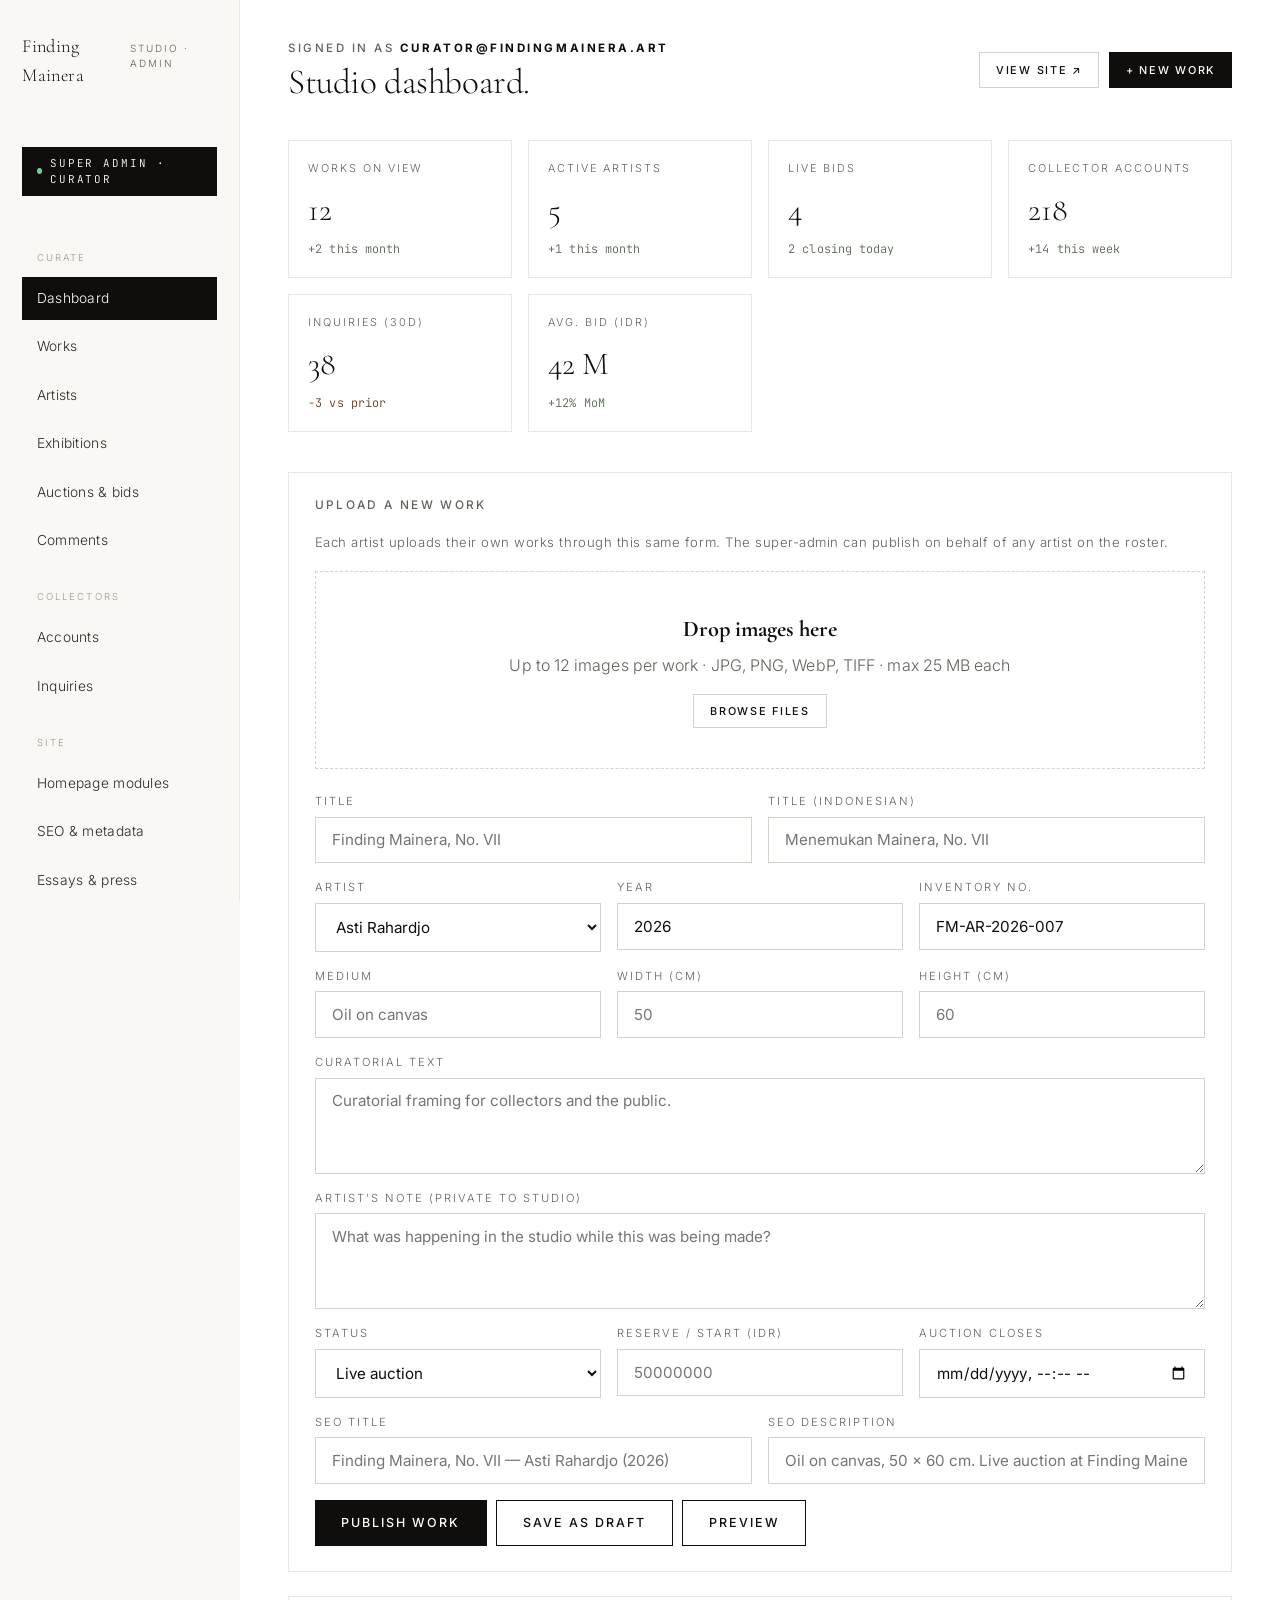
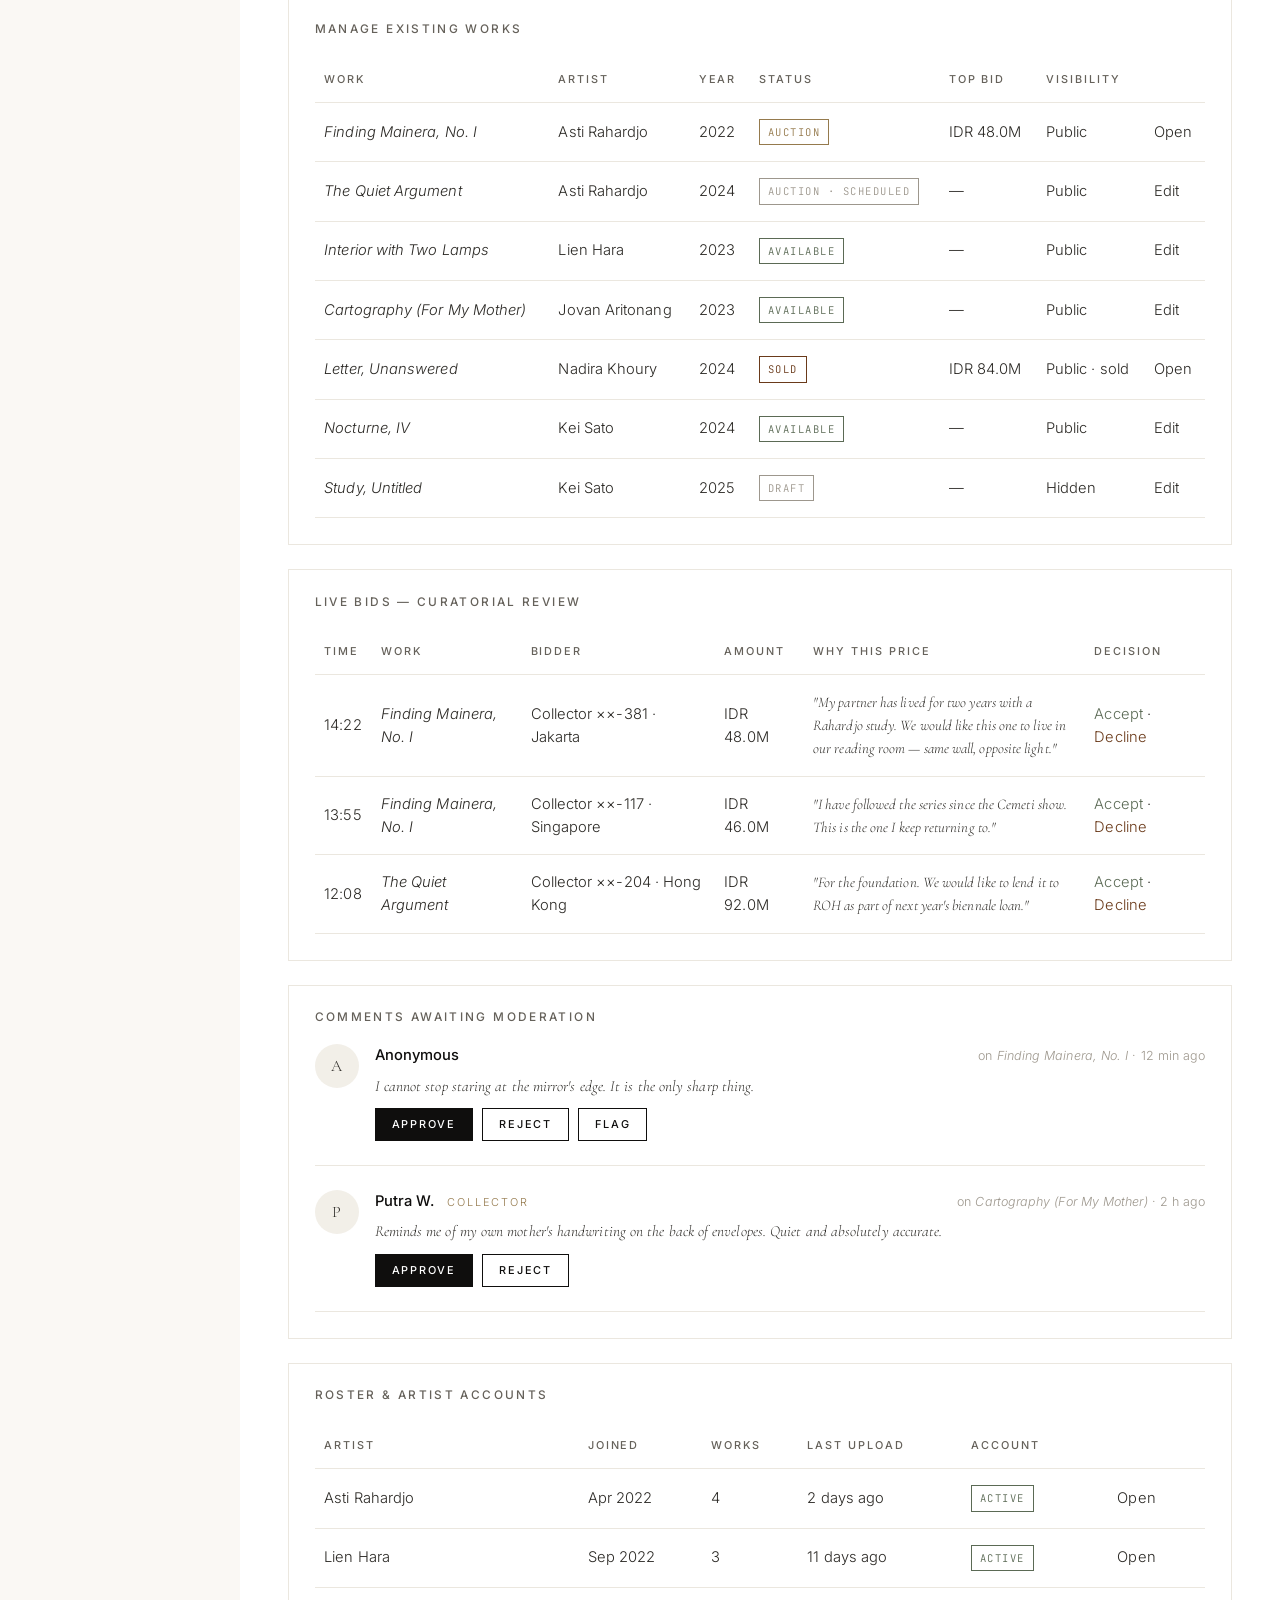
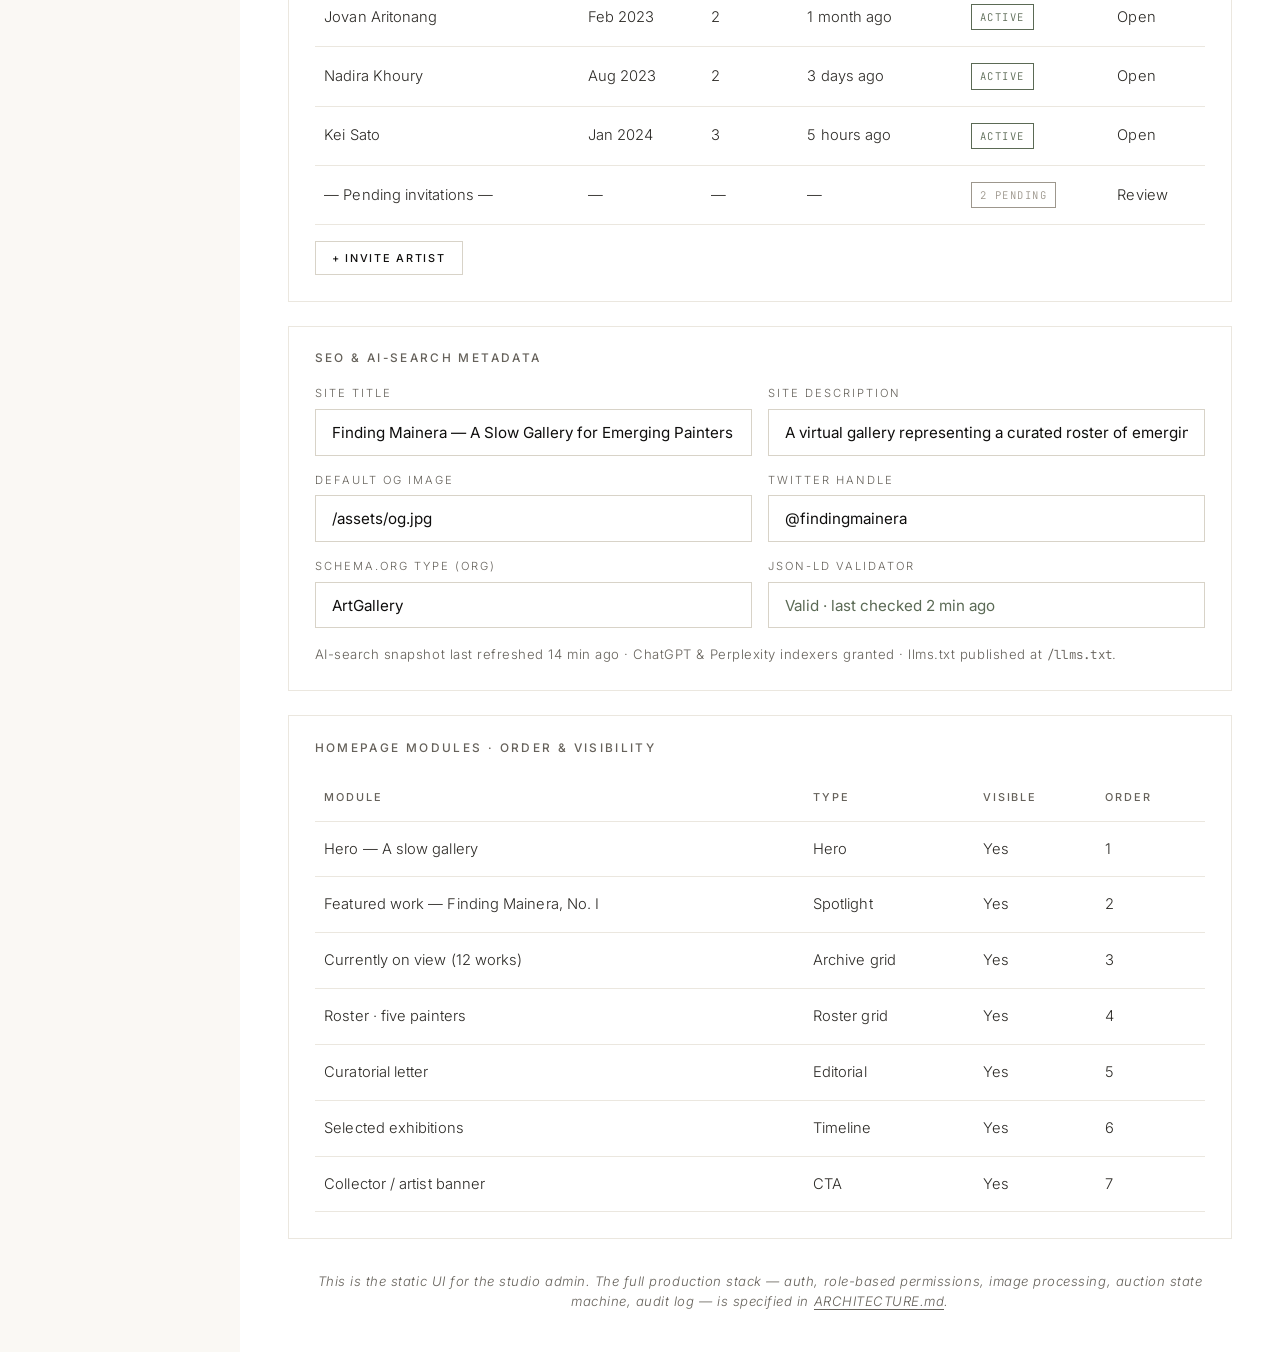
==== admin.html @ 0046c89b "Build Finding Mainera virtual gallery prototype A production-grade static prototype for Finding Main" ====
<!doctype html>
<html lang="en" dir="ltr">
<head>
<meta charset="utf-8">
<meta name="viewport" content="width=device-width, initial-scale=1">
<title>Studio Admin — Finding Mainera</title>
<meta name="description" content="Studio administration for Finding Mainera Gallery. Super-admin and per-artist portal for managing artworks, exhibitions, bids, comments, collectors and SEO metadata.">
<meta name="robots" content="noindex,nofollow">
<link rel="preconnect" href="https://fonts.googleapis.com">
<link rel="preconnect" href="https://fonts.gstatic.com" crossorigin>
<link rel="stylesheet" href="https://fonts.googleapis.com/css2?family=Cormorant+Garamond:ital,wght@0,300;0,400;0,500;1,300;1,400&family=Inter:wght@300;400;500;600&family=JetBrains+Mono:wght@400;500&display=swap">
<link rel="stylesheet" href="./css/gallery.css">
<link rel="icon" type="image/svg+xml" href="data:image/svg+xml;utf8,%3Csvg xmlns='http://www.w3.org/2000/svg' viewBox='0 0 32 32'%3E%3Crect width='32' height='32' fill='%23fff'/%3E%3Ctext x='50%25' y='62%25' text-anchor='middle' font-family='Georgia,serif' font-size='22' fill='%230f0e0d'%3EFM%3C/text%3E%3C/svg%3E">

<style>
  body { background: var(--paper); }
  .upload {
    border: 1px dashed var(--line-2);
    background: var(--canvas);
    padding: 2.5rem;
    text-align: center;
    color: var(--ink-3);
    margin-bottom: 1.5rem;
  }
  .upload strong { color: var(--ink); display: block; font-family: var(--serif); font-size: 1.4rem; margin-bottom: 0.4rem; }
  .grid-2 { display: grid; grid-template-columns: 1fr 1fr; gap: 1rem; }
  .grid-3 { display: grid; grid-template-columns: 1fr 1fr 1fr; gap: 1rem; }
  @media (max-width: 720px) { .grid-2, .grid-3 { grid-template-columns: 1fr; } }
  .card {
    background: var(--canvas);
    border: 1px solid var(--line);
    padding: 1.6rem;
    margin-bottom: 1.5rem;
  }
  .card h3 {
    font-family: var(--sans);
    font-size: 0.74rem;
    letter-spacing: 0.2em;
    text-transform: uppercase;
    color: var(--ink-3);
    font-weight: 500;
    margin-bottom: 1.2rem;
  }
  .role-banner {
    background: var(--ink);
    color: var(--canvas);
    padding: 0.5rem 0.9rem;
    font-family: var(--mono);
    font-size: 0.68rem;
    letter-spacing: 0.18em;
    text-transform: uppercase;
    display: inline-flex;
    align-items: center;
    gap: 0.5rem;
  }
  .role-banner::before {
    content: ""; width: 6px; height: 6px; border-radius: 50%;
    background: #6FCF97;
  }
</style>
</head>

<body>

<div class="admin-shell">
  <aside aria-label="Admin navigation">
    <a class="nav__brand" href="./" style="font-family:var(--serif); font-size:1.15rem;">Finding Mainera<br><small style="font-family:var(--sans); font-size:0.62rem; letter-spacing:0.2em; text-transform:uppercase; color:var(--ink-3);">Studio · Admin</small></a>
    <div style="margin-top:1.6rem;">
      <span class="role-banner">SUPER ADMIN · CURATOR</span>
    </div>

    <nav class="admin-nav" style="margin-top:2rem;">
      <small>Curate</small>
      <a href="#" aria-current="page">Dashboard</a>
      <a href="#works">Works</a>
      <a href="#artists">Artists</a>
      <a href="#exhibitions">Exhibitions</a>
      <a href="#auctions">Auctions &amp; bids</a>
      <a href="#comments">Comments</a>

      <small>Collectors</small>
      <a href="#collectors">Accounts</a>
      <a href="#inquiries">Inquiries</a>

      <small>Site</small>
      <a href="#homepage">Homepage modules</a>
      <a href="#seo">SEO &amp; metadata</a>
      <a href="#essays">Essays &amp; press</a>
      <a href="#settings">Settings</a>

      <small>Account</small>
      <a href="./auth.html">Sign out</a>
    </nav>
  </aside>

  <main>
    <div class="admin-head">
      <div>
        <p class="eyebrow">Signed in as <strong style="color:var(--ink);">curator@findingmainera.art</strong></p>
        <h1 style="font-size: 2.2rem; margin-top:0.4rem;">Studio dashboard.</h1>
      </div>
      <div style="display:flex; gap:0.6rem;">
        <a class="btn btn--line btn--mini" href="./" target="_blank">View site ↗</a>
        <button class="btn btn--mini">+ New work</button>
      </div>
    </div>

    <!-- KPIs -->
    <div class="kpi-grid">
      <div class="kpi"><div class="kpi__label">Works on view</div><div class="kpi__value">12</div><div class="kpi__delta">+2 this month</div></div>
      <div class="kpi"><div class="kpi__label">Active artists</div><div class="kpi__value">5</div><div class="kpi__delta">+1 this month</div></div>
      <div class="kpi"><div class="kpi__label">Live bids</div><div class="kpi__value">4</div><div class="kpi__delta">2 closing today</div></div>
      <div class="kpi"><div class="kpi__label">Collector accounts</div><div class="kpi__value">218</div><div class="kpi__delta">+14 this week</div></div>
      <div class="kpi"><div class="kpi__label">Inquiries (30d)</div><div class="kpi__value">38</div><div class="kpi__delta kpi__delta--down">−3 vs prior</div></div>
      <div class="kpi"><div class="kpi__label">Avg. bid (IDR)</div><div class="kpi__value">42 M</div><div class="kpi__delta">+12% MoM</div></div>
    </div>

    <!-- Upload module -->
    <section class="card" id="works">
      <h3>Upload a new work</h3>
      <p class="meta" style="margin-bottom:1.2rem;">Each artist uploads their own works through this same form. The super-admin can publish on behalf of any artist on the roster.</p>

      <div class="upload">
        <strong>Drop images here</strong>
        Up to 12 images per work · JPG, PNG, WebP, TIFF · max 25 MB each
        <div style="margin-top:1rem;"><button class="btn btn--line btn--mini">Browse files</button></div>
      </div>

      <form class="bid__form" onsubmit="event.preventDefault(); alert('Demo only — see ARCHITECTURE.md for the production upload pipeline.');">
        <div class="grid-2">
          <div class="field"><label>Title</label><input placeholder="Finding Mainera, No. VII"></div>
          <div class="field"><label>Title (Indonesian)</label><input placeholder="Menemukan Mainera, No. VII"></div>
        </div>
        <div class="grid-3">
          <div class="field"><label>Artist</label>
            <select>
              <option>Asti Rahardjo</option>
              <option>Lien Hara</option>
              <option>Jovan Aritonang</option>
              <option>Nadira Khoury</option>
              <option>Kei Sato</option>
              <option>— Invite new artist —</option>
            </select>
          </div>
          <div class="field"><label>Year</label><input type="number" value="2026" min="1900" max="2100"></div>
          <div class="field"><label>Inventory no.</label><input value="FM-AR-2026-007"></div>
        </div>
        <div class="grid-3">
          <div class="field"><label>Medium</label><input placeholder="Oil on canvas"></div>
          <div class="field"><label>Width (cm)</label><input type="number" placeholder="50"></div>
          <div class="field"><label>Height (cm)</label><input type="number" placeholder="60"></div>
        </div>

        <div class="field"><label>Curatorial text</label><textarea placeholder="Curatorial framing for collectors and the public."></textarea></div>
        <div class="field"><label>Artist's note (private to studio)</label><textarea placeholder="What was happening in the studio while this was being made?"></textarea></div>

        <div class="grid-3">
          <div class="field"><label>Status</label>
            <select><option>Draft</option><option>Available · by inquiry</option><option>Available · with price</option><option selected>Live auction</option><option>Sold · private collection</option><option>Withdrawn</option></select>
          </div>
          <div class="field"><label>Reserve / start (IDR)</label><input type="number" placeholder="50000000"></div>
          <div class="field"><label>Auction closes</label><input type="datetime-local"></div>
        </div>

        <div class="grid-2">
          <div class="field"><label>SEO title</label><input placeholder="Finding Mainera, No. VII — Asti Rahardjo (2026)"></div>
          <div class="field"><label>SEO description</label><input placeholder="Oil on canvas, 50 × 60 cm. Live auction at Finding Mainera Gallery."></div>
        </div>

        <div style="display:flex; gap:0.6rem; flex-wrap:wrap;">
          <button class="btn" type="submit">Publish work</button>
          <button class="btn btn--ghost" type="button">Save as draft</button>
          <button class="btn btn--ghost" type="button">Preview</button>
        </div>
      </form>
    </section>

    <!-- Existing works -->
    <section class="card">
      <h3>Manage existing works</h3>
      <table class="table" aria-label="Works">
        <thead>
          <tr><th>Work</th><th>Artist</th><th>Year</th><th>Status</th><th>Top bid</th><th>Visibility</th><th></th></tr>
        </thead>
        <tbody>
          <tr><td><em>Finding Mainera, No. I</em></td><td>Asti Rahardjo</td><td>2022</td><td><span class="pill pill--auction">Auction</span></td><td>IDR 48.0M</td><td>Public</td><td><a href="./artwork/finding-mainera-i.html">Open</a></td></tr>
          <tr><td><em>The Quiet Argument</em></td><td>Asti Rahardjo</td><td>2024</td><td><span class="pill pill--draft">Auction · scheduled</span></td><td>—</td><td>Public</td><td><a href="#">Edit</a></td></tr>
          <tr><td><em>Interior with Two Lamps</em></td><td>Lien Hara</td><td>2023</td><td><span class="pill pill--available">Available</span></td><td>—</td><td>Public</td><td><a href="#">Edit</a></td></tr>
          <tr><td><em>Cartography (For My Mother)</em></td><td>Jovan Aritonang</td><td>2023</td><td><span class="pill pill--available">Available</span></td><td>—</td><td>Public</td><td><a href="#">Edit</a></td></tr>
          <tr><td><em>Letter, Unanswered</em></td><td>Nadira Khoury</td><td>2024</td><td><span class="pill pill--sold">Sold</span></td><td>IDR 84.0M</td><td>Public · sold</td><td><a href="#">Open</a></td></tr>
          <tr><td><em>Nocturne, IV</em></td><td>Kei Sato</td><td>2024</td><td><span class="pill pill--available">Available</span></td><td>—</td><td>Public</td><td><a href="#">Edit</a></td></tr>
          <tr><td><em>Study, Untitled</em></td><td>Kei Sato</td><td>2025</td><td><span class="pill pill--draft">Draft</span></td><td>—</td><td>Hidden</td><td><a href="#">Edit</a></td></tr>
        </tbody>
      </table>
    </section>

    <!-- Bids -->
    <section class="card" id="auctions">
      <h3>Live bids — curatorial review</h3>
      <table class="table" aria-label="Bids">
        <thead><tr><th>Time</th><th>Work</th><th>Bidder</th><th>Amount</th><th>Why this price</th><th>Decision</th></tr></thead>
        <tbody>
          <tr>
            <td>14:22</td><td><em>Finding Mainera, No. I</em></td><td>Collector ××-381 · Jakarta</td><td>IDR 48.0M</td>
            <td style="font-family:var(--serif);font-style:italic;color:var(--ink-2);max-width:22rem;">"My partner has lived for two years with a Rahardjo study. We would like this one to live in our reading room — same wall, opposite light."</td>
            <td><a href="#" style="color:var(--sage);">Accept</a> · <a href="#" style="color:var(--rust);">Decline</a></td>
          </tr>
          <tr>
            <td>13:55</td><td><em>Finding Mainera, No. I</em></td><td>Collector ××-117 · Singapore</td><td>IDR 46.0M</td>
            <td style="font-family:var(--serif);font-style:italic;color:var(--ink-2);max-width:22rem;">"I have followed the series since the Cemeti show. This is the one I keep returning to."</td>
            <td><a href="#" style="color:var(--sage);">Accept</a> · <a href="#" style="color:var(--rust);">Decline</a></td>
          </tr>
          <tr>
            <td>12:08</td><td><em>The Quiet Argument</em></td><td>Collector ××-204 · Hong Kong</td><td>IDR 92.0M</td>
            <td style="font-family:var(--serif);font-style:italic;color:var(--ink-2);max-width:22rem;">"For the foundation. We would like to lend it to ROH as part of next year's biennale loan."</td>
            <td><a href="#" style="color:var(--sage);">Accept</a> · <a href="#" style="color:var(--rust);">Decline</a></td>
          </tr>
        </tbody>
      </table>
    </section>

    <!-- Comments -->
    <section class="card" id="comments">
      <h3>Comments awaiting moderation</h3>
      <div class="comments">
        <article class="comment">
          <div class="comment__avatar">A</div>
          <div>
            <div class="comment__head">
              <span class="comment__name">Anonymous</span>
              <span class="comment__time">on <em>Finding Mainera, No. I</em> · 12 min ago</span>
            </div>
            <p class="comment__body">I cannot stop staring at the mirror's edge. It is the only sharp thing.</p>
            <div style="display:flex; gap:0.6rem; margin-top:0.6rem;">
              <button class="btn btn--mini">Approve</button>
              <button class="btn btn--ghost btn--mini">Reject</button>
              <button class="btn btn--ghost btn--mini">Flag</button>
            </div>
          </div>
        </article>
        <article class="comment">
          <div class="comment__avatar">P</div>
          <div>
            <div class="comment__head">
              <span class="comment__name">Putra W.</span>
              <span class="comment__role">Collector</span>
              <span class="comment__time">on <em>Cartography (For My Mother)</em> · 2 h ago</span>
            </div>
            <p class="comment__body">Reminds me of my own mother's handwriting on the back of envelopes. Quiet and absolutely accurate.</p>
            <div style="display:flex; gap:0.6rem; margin-top:0.6rem;">
              <button class="btn btn--mini">Approve</button>
              <button class="btn btn--ghost btn--mini">Reject</button>
            </div>
          </div>
        </article>
      </div>
    </section>

    <!-- Artists roster -->
    <section class="card" id="artists">
      <h3>Roster &amp; artist accounts</h3>
      <table class="table">
        <thead><tr><th>Artist</th><th>Joined</th><th>Works</th><th>Last upload</th><th>Account</th><th></th></tr></thead>
        <tbody>
          <tr><td>Asti Rahardjo</td><td>Apr 2022</td><td>4</td><td>2 days ago</td><td><span class="pill pill--available">Active</span></td><td><a href="#">Open</a></td></tr>
          <tr><td>Lien Hara</td><td>Sep 2022</td><td>3</td><td>11 days ago</td><td><span class="pill pill--available">Active</span></td><td><a href="#">Open</a></td></tr>
          <tr><td>Jovan Aritonang</td><td>Feb 2023</td><td>2</td><td>1 month ago</td><td><span class="pill pill--available">Active</span></td><td><a href="#">Open</a></td></tr>
          <tr><td>Nadira Khoury</td><td>Aug 2023</td><td>2</td><td>3 days ago</td><td><span class="pill pill--available">Active</span></td><td><a href="#">Open</a></td></tr>
          <tr><td>Kei Sato</td><td>Jan 2024</td><td>3</td><td>5 hours ago</td><td><span class="pill pill--available">Active</span></td><td><a href="#">Open</a></td></tr>
          <tr><td>— Pending invitations —</td><td>—</td><td>—</td><td>—</td><td><span class="pill pill--draft">2 pending</span></td><td><a href="#">Review</a></td></tr>
        </tbody>
      </table>
      <div style="margin-top:1rem;">
        <button class="btn btn--line btn--mini">+ Invite artist</button>
      </div>
    </section>

    <!-- SEO / Homepage modules -->
    <section class="card" id="seo">
      <h3>SEO &amp; AI-search metadata</h3>
      <div class="grid-2">
        <div class="field"><label>Site title</label><input value="Finding Mainera — A Slow Gallery for Emerging Painters"></div>
        <div class="field"><label>Site description</label><input value="A virtual gallery representing a curated roster of emerging contemporary painters."></div>
        <div class="field"><label>Default OG image</label><input value="/assets/og.jpg"></div>
        <div class="field"><label>Twitter handle</label><input value="@findingmainera"></div>
        <div class="field"><label>Schema.org type (org)</label><input value="ArtGallery" readonly></div>
        <div class="field"><label>JSON-LD validator</label><input value="Valid · last checked 2 min ago" readonly style="color:var(--sage);"></div>
      </div>
      <p class="meta" style="margin-top:1rem;">AI-search snapshot last refreshed 14 min ago · ChatGPT &amp; Perplexity indexers granted · llms.txt published at <code class="mono">/llms.txt</code>.</p>
    </section>

    <section class="card" id="homepage">
      <h3>Homepage modules · order &amp; visibility</h3>
      <table class="table">
        <thead><tr><th>Module</th><th>Type</th><th>Visible</th><th>Order</th></tr></thead>
        <tbody>
          <tr><td>Hero — A slow gallery</td><td>Hero</td><td>Yes</td><td>1</td></tr>
          <tr><td>Featured work — Finding Mainera, No. I</td><td>Spotlight</td><td>Yes</td><td>2</td></tr>
          <tr><td>Currently on view (12 works)</td><td>Archive grid</td><td>Yes</td><td>3</td></tr>
          <tr><td>Roster · five painters</td><td>Roster grid</td><td>Yes</td><td>4</td></tr>
          <tr><td>Curatorial letter</td><td>Editorial</td><td>Yes</td><td>5</td></tr>
          <tr><td>Selected exhibitions</td><td>Timeline</td><td>Yes</td><td>6</td></tr>
          <tr><td>Collector / artist banner</td><td>CTA</td><td>Yes</td><td>7</td></tr>
        </tbody>
      </table>
    </section>

    <p class="meta" style="margin-top:2rem; text-align:center; font-style:italic;">
      This is the static UI for the studio admin. The full production stack — auth, role-based permissions, image processing, auction state machine, audit log — is specified in
      <a href="./ARCHITECTURE.md" style="border-bottom:1px solid var(--ink-3);">ARCHITECTURE.md</a>.
    </p>
  </main>
</div>

<script src="./js/gallery.js" defer></script>
</body>
</html>
---- css/gallery.css ----
/* =====================================================================
   ROSIT MULYADI — VIRTUAL GALLERY
   Design system: museum-grade, white-canvas, editorial typography.
   ===================================================================== */

:root {
  --canvas: #ffffff;
  --paper:  #faf8f4;
  --cream:  #f2efe8;
  --ink:    #0f0e0d;
  --ink-2:  #2c2a26;
  --ink-3:  #65615a;
  --ink-4:  #9d978d;
  --ink-5:  #c5c0b6;
  --line:   #ebe7df;
  --line-2: #d8d3c8;
  --warm:   #8a6a3b;
  --gold:   #957a4d;
  --rust:   #6a3a1a;
  --sage:   #5b6a55;
  --shadow-soft: 0 30px 80px -40px rgba(15, 14, 13, 0.18);
  --shadow-frame: 0 1px 0 rgba(15,14,13,0.04), 0 40px 90px -50px rgba(15,14,13,0.25);

  --serif: "Cormorant Garamond", "EB Garamond", Georgia, "Times New Roman", serif;
  --sans:  "Inter", -apple-system, BlinkMacSystemFont, "Segoe UI", Roboto, Helvetica, Arial, sans-serif;
  --mono:  "JetBrains Mono", ui-monospace, SFMono-Regular, Menlo, monospace;

  --gutter: clamp(1.25rem, 3vw, 3rem);
  --max:    1480px;
  --ease:   cubic-bezier(0.16, 1, 0.3, 1);
  --ease-2: cubic-bezier(0.65, 0, 0.35, 1);
}

* { box-sizing: border-box; }
*::selection { background: var(--ink); color: var(--canvas); }

html { -webkit-text-size-adjust: 100%; scroll-behavior: smooth; }

body {
  margin: 0;
  background: var(--canvas);
  color: var(--ink);
  font-family: var(--sans);
  font-weight: 300;
  font-size: 16px;
  line-height: 1.55;
  letter-spacing: 0.005em;
  -webkit-font-smoothing: antialiased;
  -moz-osx-font-smoothing: grayscale;
  text-rendering: optimizeLegibility;
}

@media (prefers-reduced-motion: reduce) {
  *, *::before, *::after {
    animation-duration: 0.01ms !important;
    transition-duration: 0.01ms !important;
    scroll-behavior: auto !important;
  }
}

/* ---------- Typography ------------------------------------------------ */

h1, h2, h3, h4 {
  font-family: var(--serif);
  font-weight: 300;
  letter-spacing: -0.012em;
  margin: 0;
  color: var(--ink);
}

h1 { font-size: clamp(2.6rem, 6.2vw, 5.6rem); line-height: 1.02; }
h2 { font-size: clamp(2rem, 4.2vw, 3.4rem); line-height: 1.08; }
h3 { font-size: clamp(1.4rem, 2.3vw, 1.9rem); line-height: 1.18; }
h4 { font-size: 1.1rem; line-height: 1.3; }

p { margin: 0; }

a { color: inherit; text-decoration: none; }
a:focus-visible,
button:focus-visible,
[role="button"]:focus-visible,
input:focus-visible,
textarea:focus-visible {
  outline: 2px solid var(--ink);
  outline-offset: 3px;
  border-radius: 1px;
}

.eyebrow {
  font-family: var(--sans);
  font-size: 0.72rem;
  font-weight: 500;
  letter-spacing: 0.22em;
  text-transform: uppercase;
  color: var(--ink-3);
}

.lede {
  font-family: var(--serif);
  font-weight: 300;
  font-size: clamp(1.25rem, 2.1vw, 1.7rem);
  line-height: 1.45;
  color: var(--ink-2);
  font-style: italic;
}

.meta {
  font-family: var(--sans);
  font-size: 0.82rem;
  letter-spacing: 0.04em;
  color: var(--ink-3);
}

.mono { font-family: var(--mono); font-size: 0.78rem; letter-spacing: 0.02em; }

/* ---------- Layout primitives ---------------------------------------- */

.shell {
  width: 100%;
  max-width: var(--max);
  margin-inline: auto;
  padding-inline: var(--gutter);
}

.section {
  padding-block: clamp(5rem, 10vw, 9rem);
  border-top: 1px solid var(--line);
}
.section:first-of-type { border-top: 0; }
.section--tight { padding-block: clamp(3rem, 6vw, 5rem); }
.section--paper { background: var(--paper); }

/* ---------- Navigation ----------------------------------------------- */

.nav {
  position: fixed;
  inset: 0 0 auto 0;
  z-index: 100;
  display: flex;
  align-items: center;
  justify-content: space-between;
  gap: 2rem;
  padding: 1.1rem var(--gutter);
  background: rgba(255,255,255,0.86);
  backdrop-filter: saturate(140%) blur(14px);
  -webkit-backdrop-filter: saturate(140%) blur(14px);
  border-bottom: 1px solid transparent;
  transition: background 400ms var(--ease), border-color 400ms var(--ease);
}
.nav.is-scrolled {
  background: rgba(255,255,255,0.96);
  border-bottom-color: var(--line);
}
.nav__brand {
  font-family: var(--serif);
  font-size: 1.15rem;
  letter-spacing: 0.02em;
  display: inline-flex;
  align-items: baseline;
  gap: 0.55rem;
}
.nav__brand small {
  font-family: var(--sans);
  font-size: 0.62rem;
  letter-spacing: 0.28em;
  text-transform: uppercase;
  color: var(--ink-3);
}
.nav__menu {
  display: flex;
  align-items: center;
  gap: 2.2rem;
  list-style: none;
  margin: 0;
  padding: 0;
}
.nav__menu a {
  font-size: 0.82rem;
  letter-spacing: 0.06em;
  color: var(--ink-2);
  position: relative;
  transition: color 200ms var(--ease);
}
.nav__menu a::after {
  content: "";
  position: absolute;
  left: 0; right: 0; bottom: -6px;
  height: 1px;
  background: currentColor;
  transform: scaleX(0);
  transform-origin: left center;
  transition: transform 400ms var(--ease);
}
.nav__menu a:hover::after,
.nav__menu a[aria-current="page"]::after { transform: scaleX(1); }
.nav__actions { display: flex; align-items: center; gap: 0.6rem; }

.nav__burger {
  display: none;
  background: transparent;
  border: 0;
  padding: 0.5rem;
  cursor: pointer;
}
.nav__burger span {
  display: block;
  width: 22px;
  height: 1px;
  background: var(--ink);
  margin: 5px 0;
  transition: transform 300ms var(--ease), opacity 300ms var(--ease);
}
.nav.is-open .nav__burger span:nth-child(1) { transform: translateY(6px) rotate(45deg); }
.nav.is-open .nav__burger span:nth-child(2) { opacity: 0; }
.nav.is-open .nav__burger span:nth-child(3) { transform: translateY(-6px) rotate(-45deg); }

@media (max-width: 880px) {
  .nav__menu {
    position: fixed;
    inset: 64px 0 0 0;
    flex-direction: column;
    justify-content: center;
    gap: 2.5rem;
    background: var(--canvas);
    padding: 3rem;
    transform: translateY(-110%);
    transition: transform 500ms var(--ease);
  }
  .nav.is-open .nav__menu { transform: translateY(0); }
  .nav__menu a { font-size: 1.4rem; font-family: var(--serif); letter-spacing: 0.01em; }
  .nav__burger { display: block; }
  .nav__actions .btn--ghost { display: none; }
}

/* ---------- Buttons --------------------------------------------------- */

.btn {
  --b-bg: var(--ink);
  --b-fg: var(--canvas);
  --b-bd: var(--ink);
  display: inline-flex;
  align-items: center;
  gap: 0.55rem;
  padding: 0.9rem 1.6rem;
  background: var(--b-bg);
  color: var(--b-fg);
  border: 1px solid var(--b-bd);
  font-family: var(--sans);
  font-size: 0.78rem;
  font-weight: 500;
  letter-spacing: 0.16em;
  text-transform: uppercase;
  cursor: pointer;
  transition: background 300ms var(--ease), color 300ms var(--ease), transform 300ms var(--ease);
  text-decoration: none;
  border-radius: 0;
}
.btn:hover { transform: translateY(-1px); }
.btn--ghost {
  --b-bg: transparent;
  --b-fg: var(--ink);
  --b-bd: var(--ink);
}
.btn--ghost:hover {
  --b-bg: var(--ink);
  --b-fg: var(--canvas);
}
.btn--mini { padding: 0.55rem 1rem; font-size: 0.68rem; }
.btn--line {
  --b-bg: transparent;
  --b-fg: var(--ink);
  --b-bd: var(--line-2);
}
.btn--line:hover {
  --b-bd: var(--ink);
}
.btn[disabled] { opacity: 0.45; pointer-events: none; }

.link-arrow {
  display: inline-flex;
  align-items: center;
  gap: 0.55rem;
  font-size: 0.8rem;
  letter-spacing: 0.16em;
  text-transform: uppercase;
  font-weight: 500;
  color: var(--ink);
  padding-bottom: 4px;
  border-bottom: 1px solid var(--ink);
  transition: gap 300ms var(--ease);
}
.link-arrow:hover { gap: 0.95rem; }

/* ---------- Hero ------------------------------------------------------ */

.hero {
  position: relative;
  min-height: 100vh;
  padding: 9rem var(--gutter) 4rem;
  display: grid;
  grid-template-columns: 1fr 1fr;
  gap: clamp(2rem, 6vw, 5rem);
  align-items: end;
  background: var(--canvas);
  overflow: hidden;
}
.hero__text { max-width: 36rem; }
.hero__title {
  font-family: var(--serif);
  font-weight: 300;
  font-size: clamp(2.8rem, 7vw, 6.4rem);
  line-height: 0.98;
  letter-spacing: -0.018em;
  margin-bottom: 1.8rem;
}
.hero__title em {
  font-style: italic;
  color: var(--ink-2);
}
.hero__sub {
  font-family: var(--serif);
  font-style: italic;
  font-size: clamp(1.15rem, 1.8vw, 1.55rem);
  color: var(--ink-3);
  line-height: 1.4;
  max-width: 28rem;
  margin-bottom: 2.5rem;
}
.hero__cta { display: flex; gap: 0.8rem; flex-wrap: wrap; }
.hero__meta {
  position: absolute;
  left: var(--gutter);
  bottom: 2.2rem;
  display: flex;
  gap: 2rem;
  font-family: var(--mono);
  font-size: 0.7rem;
  letter-spacing: 0.18em;
  text-transform: uppercase;
  color: var(--ink-3);
}
.hero__meta span::before {
  content: "";
  display: inline-block;
  width: 18px;
  height: 1px;
  background: var(--ink-4);
  vertical-align: middle;
  margin-right: 10px;
}

.hero__art {
  position: relative;
  aspect-ratio: 4 / 5;
  background: var(--paper);
}
.hero__art figure {
  margin: 0;
  width: 100%;
  height: 100%;
  position: relative;
  overflow: hidden;
}
.hero__art img,
.hero__art .canvas-art {
  width: 100%;
  height: 100%;
  object-fit: cover;
  display: block;
  transition: transform 1.6s var(--ease);
}
.hero__art:hover img,
.hero__art:hover .canvas-art { transform: scale(1.02); }
.hero__art figcaption {
  position: absolute;
  bottom: 1.2rem;
  left: 1.4rem;
  right: 1.4rem;
  color: var(--canvas);
  font-family: var(--sans);
  font-size: 0.72rem;
  letter-spacing: 0.18em;
  text-transform: uppercase;
  mix-blend-mode: difference;
  display: flex;
  justify-content: space-between;
  gap: 1rem;
}

@media (max-width: 880px) {
  .hero {
    grid-template-columns: 1fr;
    padding-top: 7rem;
    min-height: auto;
  }
  .hero__meta { position: static; margin-top: 1.5rem; flex-wrap: wrap; gap: 1rem; }
  .hero__art { aspect-ratio: 4 / 5; }
}

/* ---------- Painted "canvas" placeholder (museum-grade gradient) ----- */
/* Acts as the artwork visual until the admin uploads real photography. */

.canvas-art {
  background:
    radial-gradient(120% 90% at 30% 25%, #d8b48a 0%, #b27d44 35%, #6a3d1a 65%, #2a1407 100%),
    linear-gradient(180deg, rgba(255,255,255,0.04) 0%, rgba(0,0,0,0.18) 100%);
  background-blend-mode: normal, multiply;
  position: relative;
  isolation: isolate;
}
.canvas-art::before {
  /* subtle painterly grain */
  content: "";
  position: absolute;
  inset: 0;
  background-image:
    radial-gradient(rgba(255,255,255,0.08) 1px, transparent 1px),
    radial-gradient(rgba(0,0,0,0.07) 1px, transparent 1px);
  background-size: 3px 3px, 5px 5px;
  background-position: 0 0, 1px 2px;
  mix-blend-mode: overlay;
  pointer-events: none;
}
.canvas-art::after {
  /* censorship banner like Retoris #1 */
  content: attr(data-overlay);
  position: absolute;
  top: 38%;
  left: 50%;
  transform: translate(-50%, -50%) rotate(-1.5deg);
  background: var(--canvas);
  color: var(--ink);
  font-family: var(--mono);
  font-size: 0.72rem;
  letter-spacing: 0.08em;
  line-height: 1.45;
  padding: 0.75rem 1rem;
  white-space: pre-line;
  max-width: 60%;
  text-align: center;
  text-transform: uppercase;
  box-shadow: 0 1px 0 rgba(0,0,0,0.05);
}
.canvas-art--alt {
  background:
    radial-gradient(120% 90% at 70% 30%, #f0e3d2 0%, #c9a880 35%, #7a5530 65%, #2e1a08 100%);
}
.canvas-art--green {
  background:
    radial-gradient(120% 90% at 35% 35%, #d6dcc6 0%, #8a9a78 40%, #404a36 70%, #161a10 100%);
}
.canvas-art--ink {
  background:
    radial-gradient(120% 90% at 45% 30%, #efe8de 0%, #a89a85 35%, #4a4036 70%, #14110d 100%);
}

/* ---------- Featured / spotlight block ------------------------------- */

.spotlight {
  display: grid;
  grid-template-columns: 1.05fr 0.95fr;
  gap: clamp(2rem, 6vw, 5rem);
  align-items: center;
}
.spotlight__frame {
  aspect-ratio: 5 / 6;
  background: var(--paper);
  overflow: hidden;
  box-shadow: var(--shadow-frame);
}
.spotlight__frame .canvas-art { width: 100%; height: 100%; }
.spotlight__body { padding-block: 1rem; }
.spotlight__body .eyebrow { margin-bottom: 1.6rem; display: inline-block; }
.spotlight__body h2 { margin-bottom: 1.3rem; }
.spotlight__body p { color: var(--ink-2); max-width: 34rem; margin-bottom: 1.4rem; }
.spotlight__data {
  display: grid;
  grid-template-columns: max-content 1fr;
  column-gap: 2rem;
  row-gap: 0.6rem;
  margin: 2rem 0;
  padding: 1.4rem 0;
  border-top: 1px solid var(--line);
  border-bottom: 1px solid var(--line);
  font-size: 0.85rem;
}
.spotlight__data dt { color: var(--ink-3); letter-spacing: 0.12em; text-transform: uppercase; font-size: 0.72rem; }
.spotlight__data dd { margin: 0; color: var(--ink); }

@media (max-width: 880px) {
  .spotlight { grid-template-columns: 1fr; }
}

/* ---------- Archive grid (museum index) ------------------------------- */

.archive {
  display: grid;
  grid-template-columns: repeat(auto-fit, minmax(min(100%, 280px), 1fr));
  gap: clamp(2rem, 4vw, 3.6rem) clamp(1.5rem, 3vw, 2.8rem);
}
.archive--two { grid-template-columns: repeat(auto-fit, minmax(min(100%, 420px), 1fr)); }
.work {
  display: block;
  color: inherit;
  text-decoration: none;
}
.work__frame {
  position: relative;
  aspect-ratio: 4 / 5;
  background: var(--paper);
  overflow: hidden;
  margin-bottom: 1.2rem;
}
.work__frame .canvas-art {
  width: 100%;
  height: 100%;
  transition: transform 1.4s var(--ease);
}
.work:hover .canvas-art { transform: scale(1.04); }
.work__frame::before {
  content: "";
  position: absolute;
  inset: 0;
  background: linear-gradient(180deg, transparent 55%, rgba(0,0,0,0.18) 100%);
  opacity: 0;
  transition: opacity 600ms var(--ease);
  z-index: 1;
}
.work:hover .work__frame::before { opacity: 1; }
.work__tag {
  position: absolute;
  top: 1rem; left: 1rem;
  background: var(--canvas);
  color: var(--ink);
  font-family: var(--mono);
  font-size: 0.62rem;
  letter-spacing: 0.18em;
  text-transform: uppercase;
  padding: 0.35rem 0.55rem;
  z-index: 2;
}
.work__tag--available { color: var(--sage); }
.work__tag--sold { color: var(--rust); }
.work__tag--auction { color: var(--gold); }

.work__title {
  font-family: var(--serif);
  font-style: italic;
  font-weight: 400;
  font-size: 1.15rem;
  letter-spacing: -0.005em;
  color: var(--ink);
}
.work__meta {
  margin-top: 0.35rem;
  font-size: 0.78rem;
  color: var(--ink-3);
  letter-spacing: 0.03em;
}
.work__price {
  margin-top: 0.5rem;
  font-family: var(--mono);
  font-size: 0.76rem;
  color: var(--ink-2);
  letter-spacing: 0.06em;
}

/* ---------- Section headers ----------------------------------------- */

.section__head {
  display: flex;
  align-items: end;
  justify-content: space-between;
  gap: 2rem;
  margin-bottom: clamp(2.5rem, 5vw, 4.5rem);
  flex-wrap: wrap;
}
.section__head h2 { max-width: 28rem; }
.section__head p { max-width: 28rem; color: var(--ink-3); font-size: 0.95rem; }
.section__index {
  font-family: var(--mono);
  font-size: 0.72rem;
  letter-spacing: 0.22em;
  text-transform: uppercase;
  color: var(--ink-3);
}

/* ---------- Artist statement ---------------------------------------- */

.statement {
  display: grid;
  grid-template-columns: 1fr 1.4fr;
  gap: clamp(2rem, 6vw, 5rem);
  align-items: start;
}
.statement__heading h2 { font-size: clamp(2.2rem, 5vw, 4rem); }
.statement__body p {
  font-family: var(--serif);
  font-size: clamp(1.15rem, 1.6vw, 1.4rem);
  line-height: 1.55;
  color: var(--ink-2);
  margin-bottom: 1.6rem;
}
.statement__body p:first-of-type::first-letter {
  font-family: var(--serif);
  font-size: 4.2em;
  float: left;
  line-height: 0.88;
  padding: 0.06em 0.08em 0 0;
  color: var(--ink);
}
.statement__signature {
  margin-top: 2rem;
  font-family: var(--serif);
  font-style: italic;
  font-size: 1.4rem;
  color: var(--ink-3);
}

@media (max-width: 880px) {
  .statement { grid-template-columns: 1fr; }
}

/* ---------- Exhibitions timeline ------------------------------------- */

.timeline { border-top: 1px solid var(--line); }
.timeline__row {
  display: grid;
  grid-template-columns: 110px 1fr 200px 140px;
  gap: 2rem;
  padding: 1.6rem 0;
  border-bottom: 1px solid var(--line);
  align-items: baseline;
  transition: background 300ms var(--ease);
}
.timeline__row:hover { background: var(--paper); }
.timeline__year { font-family: var(--mono); font-size: 0.82rem; letter-spacing: 0.1em; color: var(--ink-3); }
.timeline__title { font-family: var(--serif); font-style: italic; font-size: 1.2rem; }
.timeline__venue { color: var(--ink-3); font-size: 0.88rem; }
.timeline__type { font-family: var(--mono); font-size: 0.7rem; letter-spacing: 0.18em; text-transform: uppercase; color: var(--ink-3); text-align: right; }

@media (max-width: 720px) {
  .timeline__row { grid-template-columns: 1fr; gap: 0.3rem; padding: 1.4rem 0; }
  .timeline__type { text-align: left; }
}

/* ---------- Inquiry / CTA banner ------------------------------------ */

.banner {
  background: var(--ink);
  color: var(--canvas);
  padding: clamp(4rem, 8vw, 7rem) var(--gutter);
}
.banner__inner {
  max-width: var(--max);
  margin-inline: auto;
  display: grid;
  grid-template-columns: 1.5fr 1fr;
  gap: 3rem;
  align-items: end;
}
.banner h2 { color: var(--canvas); font-size: clamp(2rem, 4.4vw, 3.5rem); }
.banner p { color: rgba(255,255,255,0.7); max-width: 30rem; }
.banner .btn--ghost {
  --b-fg: var(--canvas);
  --b-bd: rgba(255,255,255,0.4);
}
.banner .btn--ghost:hover {
  --b-bg: var(--canvas);
  --b-fg: var(--ink);
  --b-bd: var(--canvas);
}
@media (max-width: 880px) { .banner__inner { grid-template-columns: 1fr; } }

/* ---------- Footer ---------------------------------------------------- */

.footer {
  background: var(--canvas);
  padding: clamp(4rem, 6vw, 6rem) var(--gutter) 2rem;
  border-top: 1px solid var(--line);
}
.footer__grid {
  max-width: var(--max);
  margin-inline: auto;
  display: grid;
  grid-template-columns: 1.4fr repeat(3, 1fr);
  gap: 2.5rem;
  margin-bottom: 3rem;
}
.footer__brand h3 {
  font-family: var(--serif);
  font-size: 1.6rem;
  margin-bottom: 0.8rem;
}
.footer__brand p { color: var(--ink-3); font-size: 0.9rem; max-width: 22rem; }
.footer__col h4 {
  font-family: var(--sans);
  font-size: 0.72rem;
  letter-spacing: 0.2em;
  text-transform: uppercase;
  color: var(--ink-3);
  margin-bottom: 1.1rem;
  font-weight: 500;
}
.footer__col ul { list-style: none; margin: 0; padding: 0; }
.footer__col li { margin-bottom: 0.6rem; }
.footer__col a { color: var(--ink-2); font-size: 0.92rem; }
.footer__col a:hover { color: var(--ink); border-bottom: 1px solid var(--ink); }
.footer__sub {
  max-width: var(--max);
  margin-inline: auto;
  padding-top: 2rem;
  border-top: 1px solid var(--line);
  display: flex;
  justify-content: space-between;
  align-items: center;
  flex-wrap: wrap;
  gap: 1rem;
  font-size: 0.78rem;
  color: var(--ink-3);
}
.newsletter {
  display: flex;
  border: 1px solid var(--line-2);
  margin-top: 0.4rem;
}
.newsletter input {
  flex: 1;
  border: 0;
  background: transparent;
  padding: 0.85rem 1rem;
  font-family: var(--sans);
  font-size: 0.86rem;
  color: var(--ink);
}
.newsletter input::placeholder { color: var(--ink-4); }
.newsletter button {
  background: var(--ink);
  color: var(--canvas);
  border: 0;
  padding: 0 1.2rem;
  font-family: var(--sans);
  font-size: 0.72rem;
  letter-spacing: 0.18em;
  text-transform: uppercase;
  cursor: pointer;
  transition: background 200ms var(--ease);
}
.newsletter button:hover { background: var(--ink-2); }

@media (max-width: 880px) { .footer__grid { grid-template-columns: 1fr 1fr; } }
@media (max-width: 560px) { .footer__grid { grid-template-columns: 1fr; } }

/* ---------- Artwork detail page -------------------------------------- */

.detail {
  padding-top: 7rem;
  display: grid;
  grid-template-columns: minmax(0, 1.2fr) minmax(0, 1fr);
  gap: clamp(2.5rem, 5vw, 5rem);
  max-width: var(--max);
  margin-inline: auto;
  padding-inline: var(--gutter);
  padding-bottom: clamp(4rem, 8vw, 8rem);
}
.detail__viewer {
  position: sticky;
  top: 6rem;
  height: fit-content;
}
.detail__frame {
  background: var(--paper);
  aspect-ratio: 5 / 6;
  overflow: hidden;
  position: relative;
  cursor: zoom-in;
  box-shadow: var(--shadow-frame);
}
.detail__frame .canvas-art {
  width: 100%; height: 100%;
  transition: transform 600ms var(--ease);
}
.detail__frame.is-zoomed { cursor: zoom-out; }
.detail__frame.is-zoomed .canvas-art { transform: scale(1.6); }

.detail__thumbs {
  display: flex;
  gap: 0.8rem;
  margin-top: 1rem;
}
.detail__thumb {
  width: 72px;
  aspect-ratio: 5 / 6;
  border: 1px solid var(--line);
  background: var(--paper);
  cursor: pointer;
  padding: 0;
  overflow: hidden;
}
.detail__thumb[aria-selected="true"] { border-color: var(--ink); }
.detail__thumb .canvas-art { width: 100%; height: 100%; }

.detail__body { max-width: 38rem; }
.detail__crumb {
  font-size: 0.78rem;
  color: var(--ink-3);
  letter-spacing: 0.08em;
  margin-bottom: 1rem;
}
.detail__title {
  font-family: var(--serif);
  font-style: italic;
  font-size: clamp(2.2rem, 4.4vw, 3.6rem);
  line-height: 1.05;
  margin-bottom: 0.4rem;
}
.detail__sub {
  font-family: var(--serif);
  font-size: 1.2rem;
  color: var(--ink-3);
  margin-bottom: 2rem;
}
.detail__status {
  display: inline-flex;
  align-items: center;
  gap: 0.5rem;
  font-family: var(--mono);
  font-size: 0.72rem;
  letter-spacing: 0.18em;
  text-transform: uppercase;
  color: var(--gold);
  padding: 0.4rem 0.7rem;
  border: 1px solid currentColor;
  margin-bottom: 2rem;
}
.detail__status::before {
  content: "";
  width: 6px; height: 6px;
  border-radius: 50%;
  background: currentColor;
  animation: pulse 2.4s infinite ease-in-out;
}
@keyframes pulse { 0%, 100% { opacity: 0.6; } 50% { opacity: 1; transform: scale(1.4); } }

.dl {
  display: grid;
  grid-template-columns: max-content 1fr;
  column-gap: 2rem;
  row-gap: 0.55rem;
  padding: 1.5rem 0;
  border-top: 1px solid var(--line);
  border-bottom: 1px solid var(--line);
  margin-bottom: 2.4rem;
}
.dl dt {
  font-size: 0.7rem;
  letter-spacing: 0.18em;
  text-transform: uppercase;
  color: var(--ink-3);
}
.dl dd { margin: 0; font-size: 0.95rem; color: var(--ink); }

.detail__section { margin-bottom: 2.6rem; }
.detail__section h3 {
  font-family: var(--sans);
  font-size: 0.72rem;
  letter-spacing: 0.22em;
  text-transform: uppercase;
  color: var(--ink-3);
  margin-bottom: 1rem;
  font-weight: 500;
}
.detail__section p {
  color: var(--ink-2);
  font-size: 1rem;
  line-height: 1.7;
  margin-bottom: 1rem;
}
.detail__section blockquote {
  margin: 0;
  padding: 0 0 0 1.2rem;
  border-left: 2px solid var(--ink);
  font-family: var(--serif);
  font-style: italic;
  font-size: 1.2rem;
  color: var(--ink);
  line-height: 1.5;
}

/* ---------- Bidding module ------------------------------------------- */

.bid {
  background: var(--paper);
  padding: 1.8rem;
  border: 1px solid var(--line);
  margin-bottom: 2.4rem;
}
.bid__head {
  display: flex;
  justify-content: space-between;
  align-items: baseline;
  margin-bottom: 1.4rem;
}
.bid__head h3 {
  font-family: var(--serif);
  font-style: italic;
  font-size: 1.5rem;
  color: var(--ink);
  margin: 0;
  text-transform: none;
  letter-spacing: 0;
  font-weight: 400;
}
.bid__current {
  font-family: var(--mono);
  font-size: 0.82rem;
  color: var(--ink-3);
}
.bid__current strong { color: var(--ink); font-weight: 500; }
.bid__timer {
  display: grid;
  grid-template-columns: repeat(4, 1fr);
  gap: 0.4rem;
  margin-bottom: 1.4rem;
}
.bid__timer span {
  background: var(--canvas);
  padding: 0.9rem 0.5rem;
  text-align: center;
  border: 1px solid var(--line);
}
.bid__timer strong {
  display: block;
  font-family: var(--serif);
  font-size: 1.4rem;
  color: var(--ink);
  font-weight: 400;
}
.bid__timer em {
  display: block;
  font-style: normal;
  font-size: 0.62rem;
  letter-spacing: 0.18em;
  text-transform: uppercase;
  color: var(--ink-3);
  margin-top: 0.2rem;
}

.bid__form { display: grid; gap: 1rem; }
.field {
  display: flex;
  flex-direction: column;
  gap: 0.4rem;
}
.field label {
  font-size: 0.7rem;
  letter-spacing: 0.18em;
  text-transform: uppercase;
  color: var(--ink-3);
}
.field input,
.field textarea,
.field select {
  background: var(--canvas);
  border: 1px solid var(--line-2);
  padding: 0.8rem 1rem;
  font-family: var(--sans);
  font-size: 0.95rem;
  color: var(--ink);
  transition: border-color 200ms var(--ease);
}
.field input:focus,
.field textarea:focus,
.field select:focus {
  outline: none;
  border-color: var(--ink);
}
.field textarea { resize: vertical; min-height: 96px; }
.field__hint { font-size: 0.78rem; color: var(--ink-3); }

.bid__history {
  margin-top: 1.6rem;
  border-top: 1px solid var(--line);
  padding-top: 1.2rem;
  font-family: var(--mono);
  font-size: 0.78rem;
  color: var(--ink-3);
}
.bid__history-row {
  display: grid;
  grid-template-columns: 80px 1fr 110px;
  gap: 1rem;
  padding: 0.5rem 0;
  border-bottom: 1px dashed var(--line);
}
.bid__history-row:last-child { border-bottom: 0; }

/* ---------- Comments -------------------------------------------------- */

.comments { display: grid; gap: 1.5rem; }
.comment {
  display: grid;
  grid-template-columns: 44px 1fr;
  gap: 1rem;
  padding-bottom: 1.5rem;
  border-bottom: 1px solid var(--line);
}
.comment__avatar {
  width: 44px;
  height: 44px;
  border-radius: 50%;
  background: var(--cream);
  display: grid;
  place-items: center;
  font-family: var(--serif);
  font-size: 1rem;
  color: var(--ink-2);
  letter-spacing: 0;
}
.comment__head {
  display: flex;
  gap: 0.8rem;
  align-items: baseline;
  margin-bottom: 0.4rem;
}
.comment__name { font-weight: 500; color: var(--ink); font-size: 0.92rem; }
.comment__role {
  font-size: 0.68rem;
  letter-spacing: 0.18em;
  text-transform: uppercase;
  color: var(--gold);
}
.comment__time { font-size: 0.78rem; color: var(--ink-4); margin-left: auto; }
.comment__body {
  color: var(--ink-2);
  font-size: 0.96rem;
  line-height: 1.6;
  font-family: var(--serif);
  font-style: italic;
}

/* ---------- Tabs ----------------------------------------------------- */

.tabs {
  display: flex;
  gap: 2rem;
  border-bottom: 1px solid var(--line);
  margin-bottom: 1.8rem;
}
.tabs button {
  background: transparent;
  border: 0;
  padding: 1rem 0;
  font-family: var(--sans);
  font-size: 0.72rem;
  letter-spacing: 0.18em;
  text-transform: uppercase;
  color: var(--ink-3);
  cursor: pointer;
  position: relative;
}
.tabs button[aria-selected="true"] { color: var(--ink); }
.tabs button[aria-selected="true"]::after {
  content: "";
  position: absolute;
  left: 0; right: 0;
  bottom: -1px;
  height: 1px;
  background: var(--ink);
}

/* ---------- Admin --------------------------------------------------- */

.admin-shell {
  display: grid;
  grid-template-columns: 240px 1fr;
  min-height: 100vh;
}
.admin-shell aside {
  background: var(--paper);
  border-right: 1px solid var(--line);
  padding: 2rem 1.4rem;
  position: sticky;
  top: 0;
  height: 100vh;
  overflow-y: auto;
}
.admin-shell main {
  padding: 2.5rem clamp(1.5rem, 4vw, 3rem);
  background: var(--canvas);
}
.admin-shell .nav__brand { margin-bottom: 2rem; }
.admin-nav { display: grid; gap: 0.3rem; }
.admin-nav a {
  display: flex;
  align-items: center;
  gap: 0.7rem;
  padding: 0.7rem 0.9rem;
  font-size: 0.86rem;
  color: var(--ink-2);
  letter-spacing: 0.02em;
  transition: background 200ms var(--ease), color 200ms var(--ease);
}
.admin-nav a:hover { background: var(--cream); }
.admin-nav a[aria-current="page"] { background: var(--ink); color: var(--canvas); }
.admin-nav small {
  display: block;
  font-size: 0.6rem;
  letter-spacing: 0.22em;
  text-transform: uppercase;
  color: var(--ink-4);
  margin: 1.4rem 0 0.4rem 0.9rem;
}

.admin-head {
  display: flex;
  justify-content: space-between;
  align-items: center;
  margin-bottom: 2.5rem;
  flex-wrap: wrap;
  gap: 1rem;
}
.admin-head h1 { font-size: 2rem; }
.kpi-grid {
  display: grid;
  grid-template-columns: repeat(auto-fit, minmax(180px, 1fr));
  gap: 1rem;
  margin-bottom: 2.5rem;
}
.kpi {
  border: 1px solid var(--line);
  padding: 1.2rem;
  background: var(--canvas);
}
.kpi__label {
  font-size: 0.68rem;
  letter-spacing: 0.18em;
  text-transform: uppercase;
  color: var(--ink-3);
  margin-bottom: 0.5rem;
}
.kpi__value {
  font-family: var(--serif);
  font-size: 2rem;
  color: var(--ink);
}
.kpi__delta {
  font-family: var(--mono);
  font-size: 0.74rem;
  color: var(--sage);
  margin-top: 0.3rem;
}
.kpi__delta--down { color: var(--rust); }

.table {
  width: 100%;
  border-collapse: collapse;
  font-size: 0.92rem;
}
.table th {
  font-weight: 500;
  text-align: left;
  font-size: 0.68rem;
  letter-spacing: 0.18em;
  text-transform: uppercase;
  color: var(--ink-3);
  padding: 0.9rem 0.6rem;
  border-bottom: 1px solid var(--line);
}
.table td {
  padding: 1rem 0.6rem;
  border-bottom: 1px solid var(--line);
  color: var(--ink-2);
}
.table tr:hover td { background: var(--paper); }
.pill {
  display: inline-block;
  font-family: var(--mono);
  font-size: 0.66rem;
  letter-spacing: 0.14em;
  text-transform: uppercase;
  padding: 0.25rem 0.5rem;
  border: 1px solid currentColor;
}
.pill--available { color: var(--sage); }
.pill--auction { color: var(--gold); }
.pill--sold { color: var(--rust); }
.pill--draft { color: var(--ink-4); }

@media (max-width: 880px) {
  .admin-shell { grid-template-columns: 1fr; }
  .admin-shell aside { position: relative; height: auto; }
}

/* ---------- Modal / lightbox ----------------------------------------- */

.modal {
  position: fixed; inset: 0;
  background: rgba(15,14,13,0.92);
  display: none;
  align-items: center;
  justify-content: center;
  z-index: 200;
  padding: 4rem;
}
.modal.is-open { display: flex; }
.modal__inner {
  max-width: 1100px;
  width: 100%;
  max-height: 100%;
  aspect-ratio: 5 / 6;
  background: var(--paper);
  position: relative;
}
.modal__inner .canvas-art { width: 100%; height: 100%; }
.modal__close {
  position: absolute;
  top: -3rem;
  right: 0;
  background: transparent;
  border: 1px solid var(--canvas);
  color: var(--canvas);
  padding: 0.5rem 1rem;
  font-family: var(--sans);
  font-size: 0.7rem;
  letter-spacing: 0.18em;
  text-transform: uppercase;
  cursor: pointer;
}

/* ---------- Animations ----------------------------------------------- */

.fade-up {
  opacity: 0;
  transform: translateY(28px);
  transition: opacity 1100ms var(--ease), transform 1100ms var(--ease);
}
.fade-up.is-in { opacity: 1; transform: none; }

.reveal-stagger > * {
  opacity: 0;
  transform: translateY(20px);
  transition: opacity 900ms var(--ease), transform 900ms var(--ease);
}
.reveal-stagger.is-in > *           { opacity: 1; transform: none; }
.reveal-stagger.is-in > *:nth-child(2) { transition-delay: 80ms; }
.reveal-stagger.is-in > *:nth-child(3) { transition-delay: 160ms; }
.reveal-stagger.is-in > *:nth-child(4) { transition-delay: 240ms; }
.reveal-stagger.is-in > *:nth-child(5) { transition-delay: 320ms; }
.reveal-stagger.is-in > *:nth-child(6) { transition-delay: 400ms; }

/* ---------- Utility -------------------------------------------------- */

.sr-only {
  position: absolute !important;
  width: 1px; height: 1px;
  padding: 0; margin: -1px;
  overflow: hidden; clip: rect(0,0,0,0);
  white-space: nowrap; border: 0;
}
.skip {
  position: absolute;
  top: -200px; left: 1rem;
  background: var(--ink);
  color: var(--canvas);
  padding: 0.6rem 1rem;
  font-size: 0.78rem;
  letter-spacing: 0.12em;
  text-transform: uppercase;
  z-index: 999;
}
.skip:focus { top: 1rem; }

.divider {
  width: 60px;
  height: 1px;
  background: var(--ink);
  margin: 2rem 0;
}
.divider--center { margin-inline: auto; }

.center { text-align: center; }
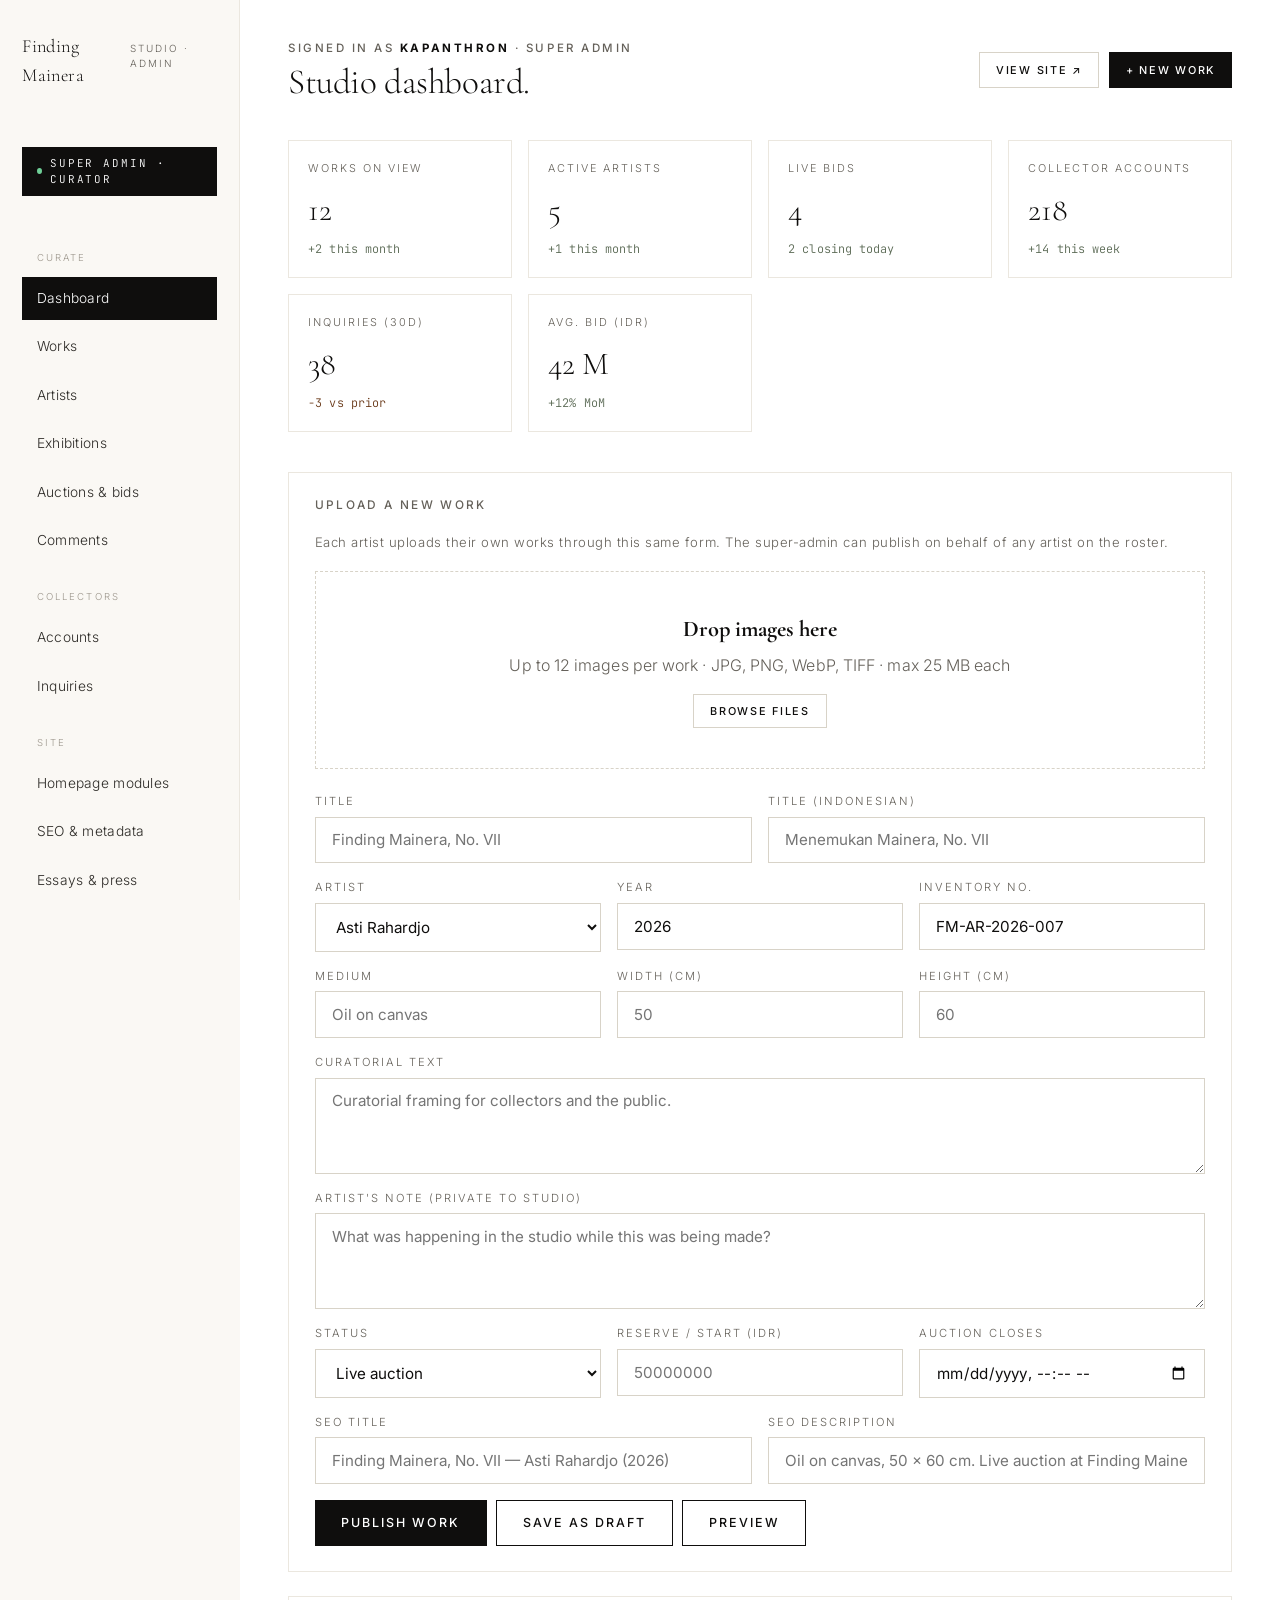
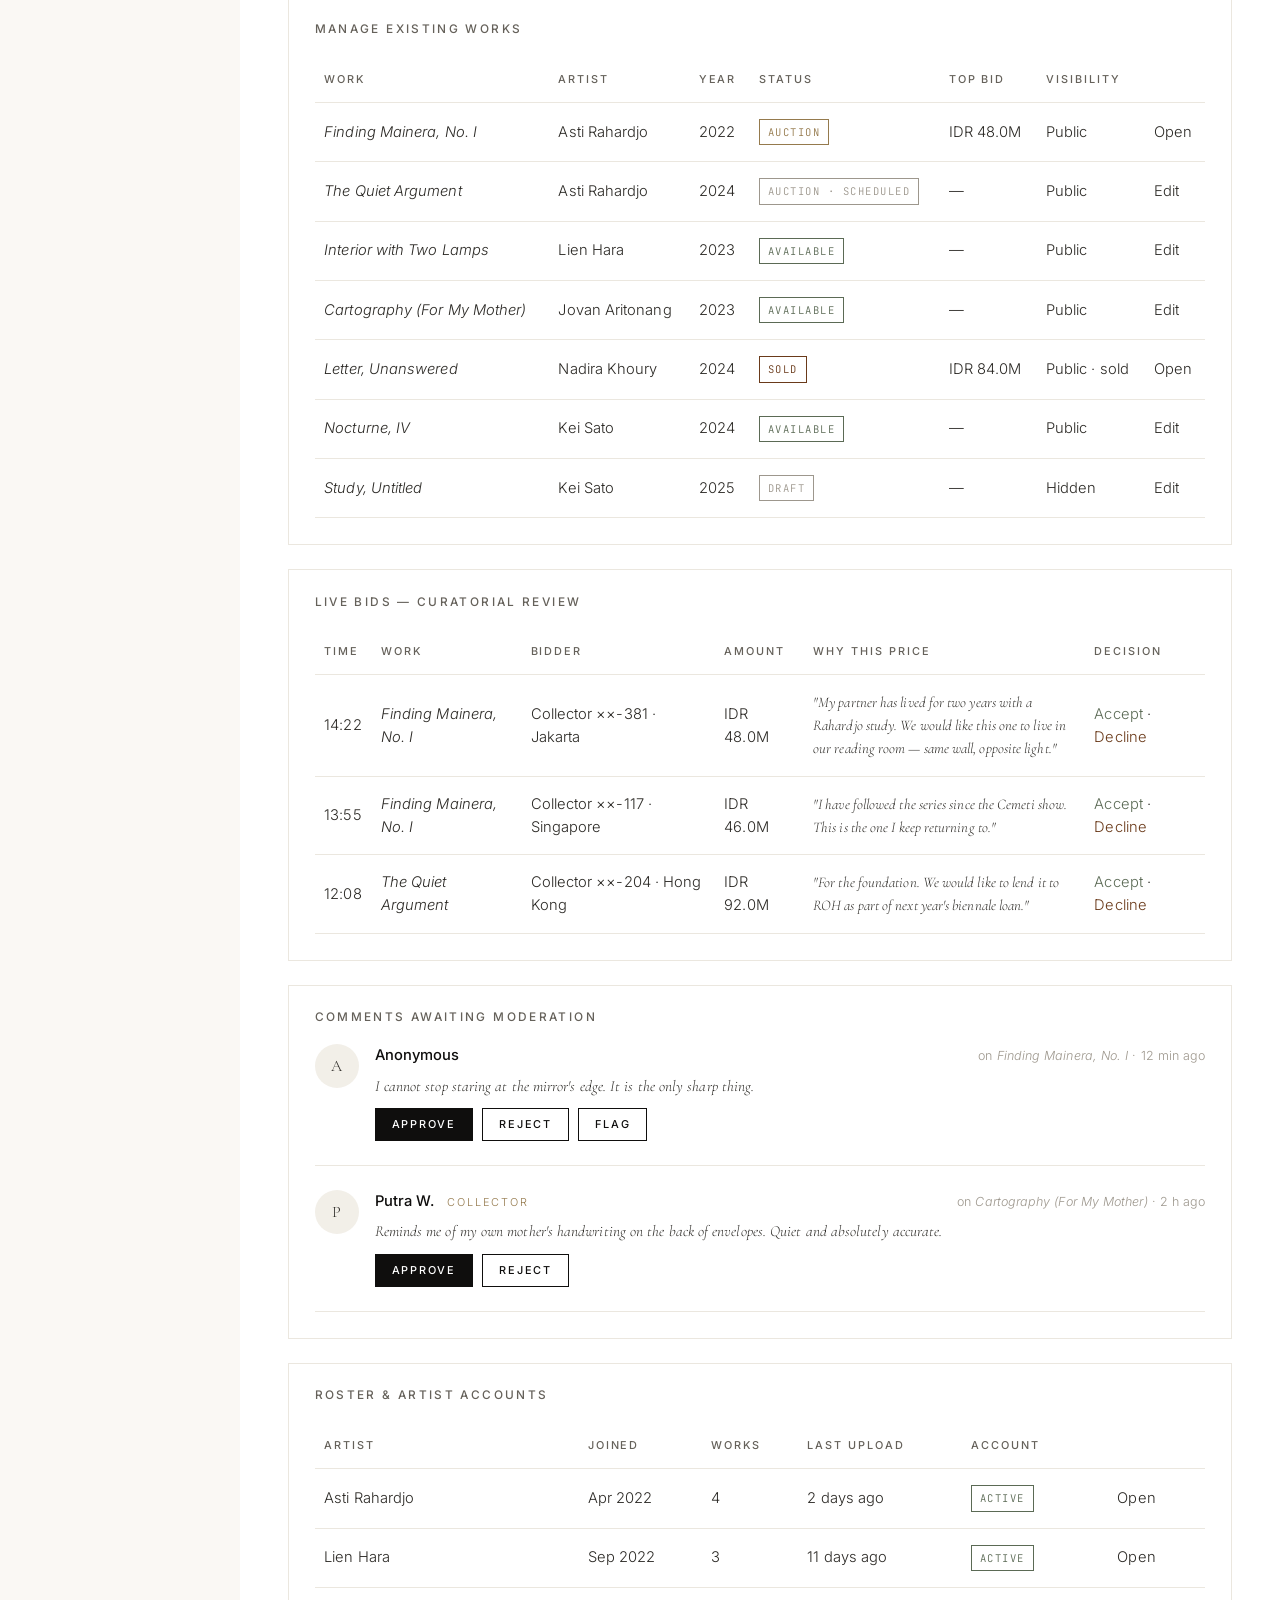
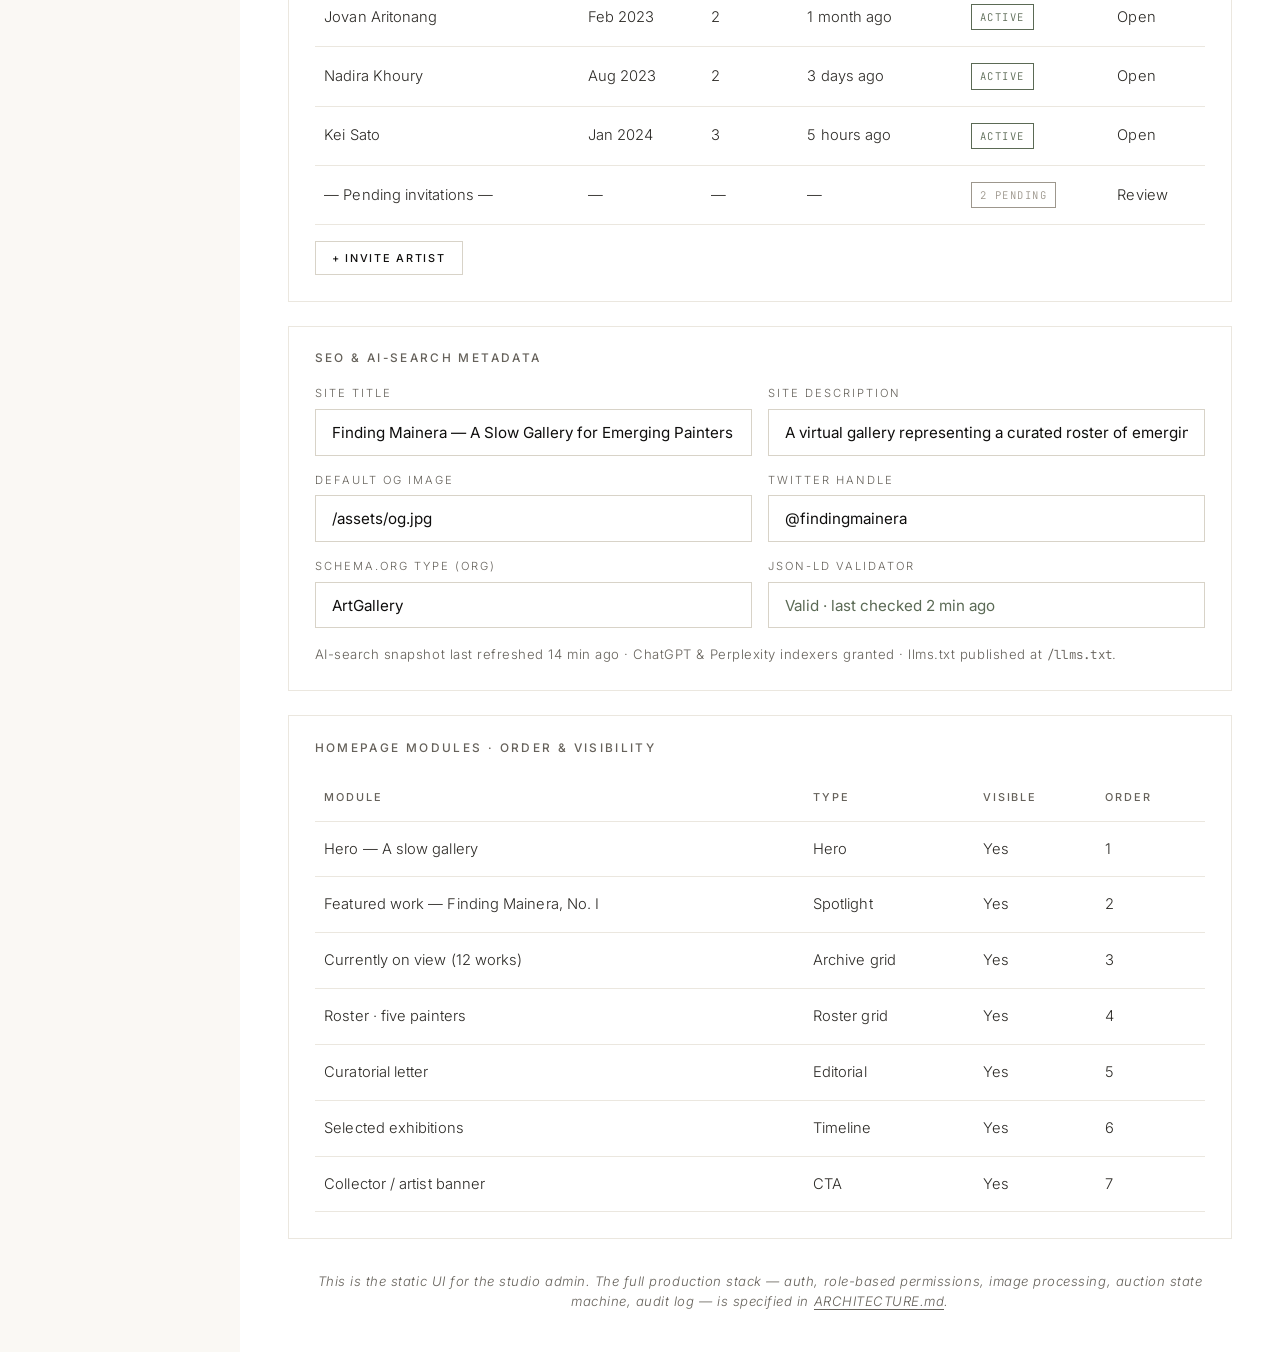
==== commit 3362da89: "Prepare migration to standalone findingmainera repo + Worker The gallery is moving out of kalkukprpr" ====
--- a/admin.html
+++ b/admin.html
@@ -96,7 +96,7 @@
   <main>
     <div class="admin-head">
       <div>
-        <p class="eyebrow">Signed in as <strong style="color:var(--ink);">curator@findingmainera.art</strong></p>
+        <p class="eyebrow">Signed in as <strong style="color:var(--ink);">kapanthron</strong> · super admin</p>
         <h1 style="font-size: 2.2rem; margin-top:0.4rem;">Studio dashboard.</h1>
       </div>
       <div style="display:flex; gap:0.6rem;">
